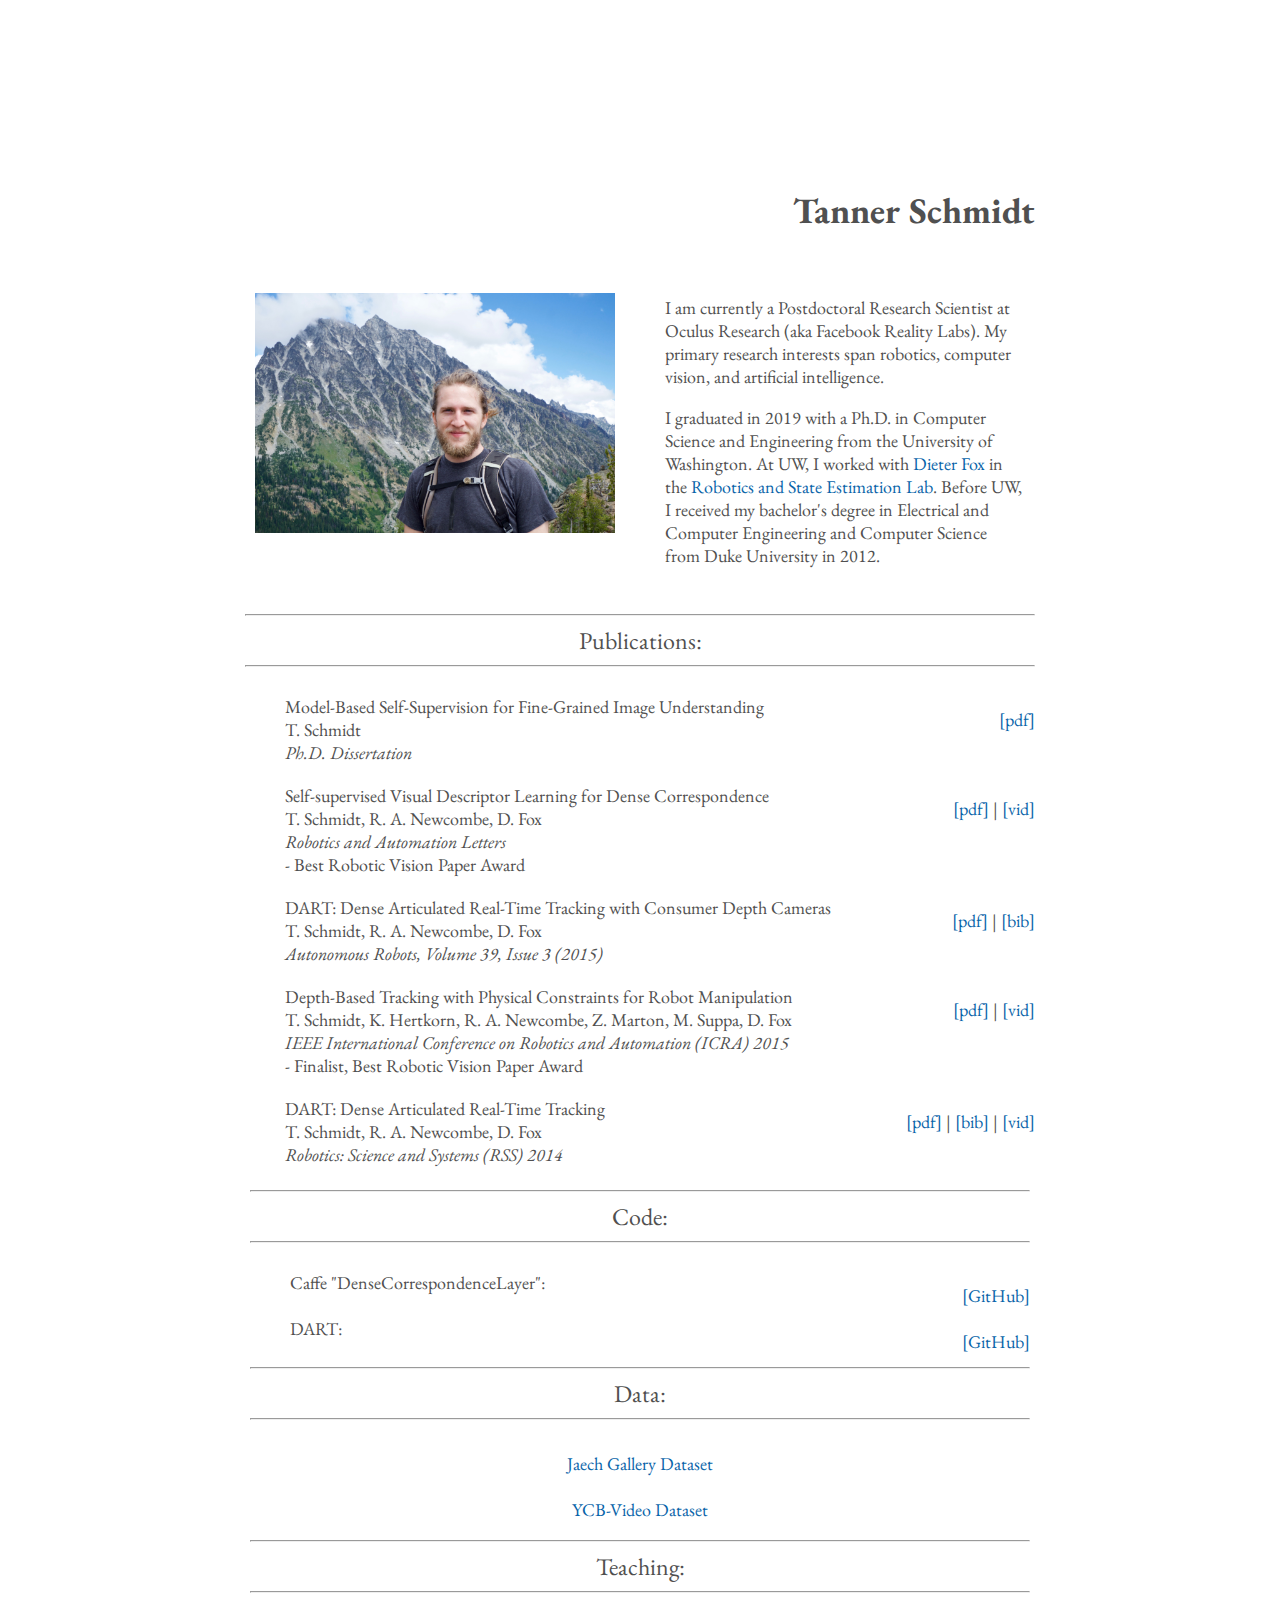
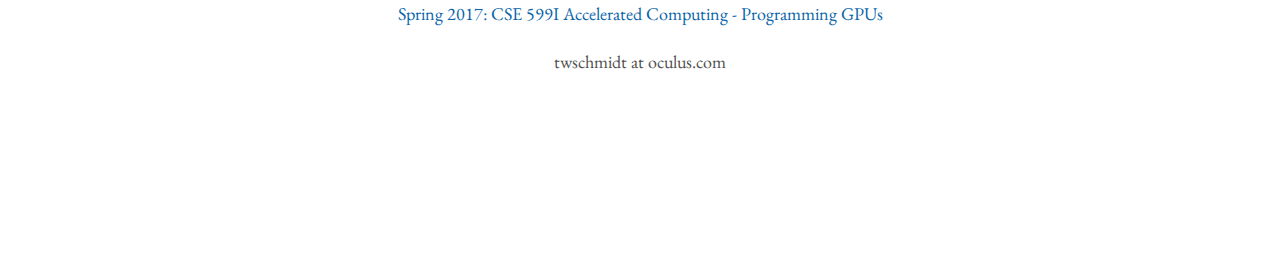
==== index.html @ b3543b97 "initial webpage migration" ====
<!DOCTYPE html>
<html>
<head>
<!-- Global site tag (gtag.js) - Google Analytics -->
<script async src="https://www.googletagmanager.com/gtag/js?id=UA-109130712-1"></script>
<script>
  window.dataLayer = window.dataLayer || [];
  function gtag(){dataLayer.push(arguments);}
  gtag('js', new Date());

  gtag('config', 'UA-109130712-1');
</script>

<title>Tanner Schmidt</title>
	<link href='http://fonts.googleapis.com/css?family=EB+Garamond' rel='stylesheet' type='text/css'>
<link rel="stylesheet" type="text/css" href="ts.css" />
</head>

<body>

<div id="content">

  <div id="header">
    <h1>Tanner Schmidt</h1>
  </div>

  <div id="pic">
    <img src="profile.jpg" width="360" />
  </div>

  <div id="section">
        <p>I am currently a Postdoctoral Research Scientist at Oculus Research (aka Facebook Reality Labs). My primary research interests span robotics, computer vision, and artificial intelligence.<p>

	    <p>I graduated in 2019 with a Ph.D. in Computer Science and Engineering from the University of Washington. At UW, I worked with <a href="http://homes.cs.washington.edu/~fox">Dieter Fox</a> in the <a href="https://rse-lab.cs.washington.edu/">Robotics and State Estimation Lab</a>. Before UW, I received my bachelor's degree in Electrical and Computer Engineering and Computer Science from Duke University in 2012.</p>
  </div>

  <div id="footer">

    <hr/>
	  <h2> Publications: </h2>
    <hr/>

    <ul>

		  <li class="no-bullet">
			<div class="pubtext">
				<b>Model-Based Self-Supervision for Fine-Grained Image Understanding</b> <br/>
				T. Schmidt <br/>
				<i>Ph.D. Dissertation</i> <br/>
			</div>
			<div class="publink">
				<br />
				<a class="pub" href="thesis.pdf">[pdf]</a>
			</div>
			<div class="pubtext">
				<b>Self-supervised Visual Descriptor Learning for Dense Correspondence</b> <br/>
				T. Schmidt, R. A. Newcombe, D. Fox <br/>
				<i>Robotics and Automation Letters</i> <br/>
				<b>- Best Robotic Vision Paper Award</b>
			</div>
			<div class="publink">
				<br />
				<a class="pub" href="SelfSupervisedVisualDescriptorLearning_RAL17.pdf">[pdf]</a> |
				<a class="pub" href="https://www.youtube.com/watch?v=jfXyAypAQWk">[vid]</a>
			</div>
	          </li>

 		  <li class="no-bullet">
			  <div class="pubtext">
				  <b>DART: Dense Articulated Real-Time Tracking with Consumer Depth Cameras</b> <br/>
				  T. Schmidt, R. A. Newcombe, D. Fox <br/>
				  <i>Autonomous Robots, Volume 39, Issue 3 (2015)</i> <br/>
			  </div>
			  <div class="publink">
				  <br />
				  <a class="pub" href="http://link.springer.com/article/10.1007/s10514-015-9462-z">[pdf]</a> | <a class="pub" href="bibs/dartAR.bib">[bib]</a> 
			  </div>
		  </li>

		  <li class="no-bullet">
			  <div class="pubtext">
				  <b>Depth-Based Tracking with Physical Constraints for Robot Manipulation</b> <br/>
				  T. Schmidt, K. Hertkorn, R. A. Newcombe, Z. Marton, M. Suppa, D. Fox <br/>
				  <i>IEEE International Conference on Robotics and Automation (ICRA) 2015</i> <br/>
				  <b>- Finalist, Best Robotic Vision Paper Award</b>
			  </div>
			  <div class="publink">
				  <br />
				  <a class="pub" href="DepthBasedTracking.pdf">[pdf]</a> | <a class="pub" href="https://www.youtube.com/embed/cUdKxgFgG00?list=PLMdjyI1iH4ysIWKv82RfdD7nF5a_BQ0l6">[vid]</a>
			  </div>
		  </li>

		  <li class="no-bullet">
			  <div class="pubtext">
				  <b>DART: Dense Articulated Real-Time Tracking</b> <br/>T. Schmidt, R. A. Newcombe, D. Fox <br/><i>Robotics: Science and Systems (RSS) 2014</i>
			  </div>
			  <div class="publink">
				  <br />
				  <a class="pub" href="dart.pdf">[pdf]</a> | <a class="pub" href="bibs/dart.bib">[bib]</a> | <a class="pub" href="https://www.youtube.com/embed/r40g0zvinb8?list=PLMdjyI1iH4yt_7F00cKL1WRGu2jTHd1U5%22">[vid]</a> 
			  </div>
		  </li>
			

	  </ul>
	  
<div style="clear: both; padding:5px; ">
    <hr/>
	  <h2> Code: </h2>
    <hr/>

	<ul>

		<li class="no-bullet">
		<div class="codename"> 
			<b>Caffe "DenseCorrespondenceLayer"</b>: 
		</div>
		<div class="codelink">
			<br/>
			<a class="gh" href="https://github.com/tschmidt23/caffe">[GitHub]</a>
		</div>
		</li>

		<li class="no-bullet">
		<div class="codename"> 
			<b>DART</b>: 
		</div>
		<div class="codelink">
			<br/>
			<a class="gh" href="https://github.com/tschmidt23/dart">[GitHub]</a>
		</div>
		</li>

	</ul>


</div>

<div style="clear: both; padding:5px; ">
    <hr/>
	  <h2> Data: </h2>
    <hr/>


    <center>
		<div>
			<br/>
			<a class="gh" href="https://drive.google.com/open?id=19E8MK9Wms3oVYr5D48BVM_QwrCEdYLL0">Jaech Gallery Dataset</a>

		</div>


		<div>
			<br/>
			<a class="gh" href="https://rse-lab.cs.washington.edu/projects/posecnn/">YCB-Video Dataset</a>
		</div>

    </center>

</div>

<div style="clear: both; padding:5px; ">
    <hr/>
	  <h2> Teaching: </h2>
    <hr/>

		<a href="cse599i">Spring 2017: CSE 599I Accelerated Computing - Programming GPUs</a>

</div>
	

	  <div style="clear: both; padding: 20px">
      <center>
	    <span>twschmidt</span><span> at </span><span>oculus</span><span>.</span><span>com</span> 
	    </center>
	  </div>

  </div>
  
</div>

</body>

</html>
---- ts.css ----
body {
	padding:			100px;
	min-width:			800px;
	color:				#505050;
	font-family: 		'EB Garamond', serif;
	font-weight: 		300;
  font-size:			18px;
}

div#content {
	padding:			50px;
	margin-left:		auto;
	margin-right:		auto;
	width:			800px;
	min-height:			420px;
	background-color:	#ffffff;
	position:			relative;
}
#header {
    text-align:center;
    padding:5px;
}
#pic {
    line-height:30px;
    /*background-color:#eeeeee;*/
    /*height:300px;*/
    width:360px;
    float:left;
    padding:30px 15px; 
}
#section {
    /*width:350px;*/
    width: 360px;
    float:right;
    padding:15px; 
    margin: 0 auto;
}
#footer {
    clear:both;
    text-align:center;
    padding:5px; 
}

h1 {
	text-align:			right;
}
h2 {
	margin:				5px auto;
	font-size:			24px;
	font-weight:		400;
	text-align:			center;
}
a {
	color: 				#0864a9;
	text-decoration:	none;
}
a:hover {
	color:				#888;
}
ul {
  text-align: left;
}
li.no-bullet {
	display:			block;
	clear:				both;
}
div.pubtext {
	float: 				left;
	padding:      10px 0;
}
div.publink {
	float:				right;
}
div.codename {
	float: 				left;
	padding:      10px 0;
}
div.codelink {
	float:				right;
}
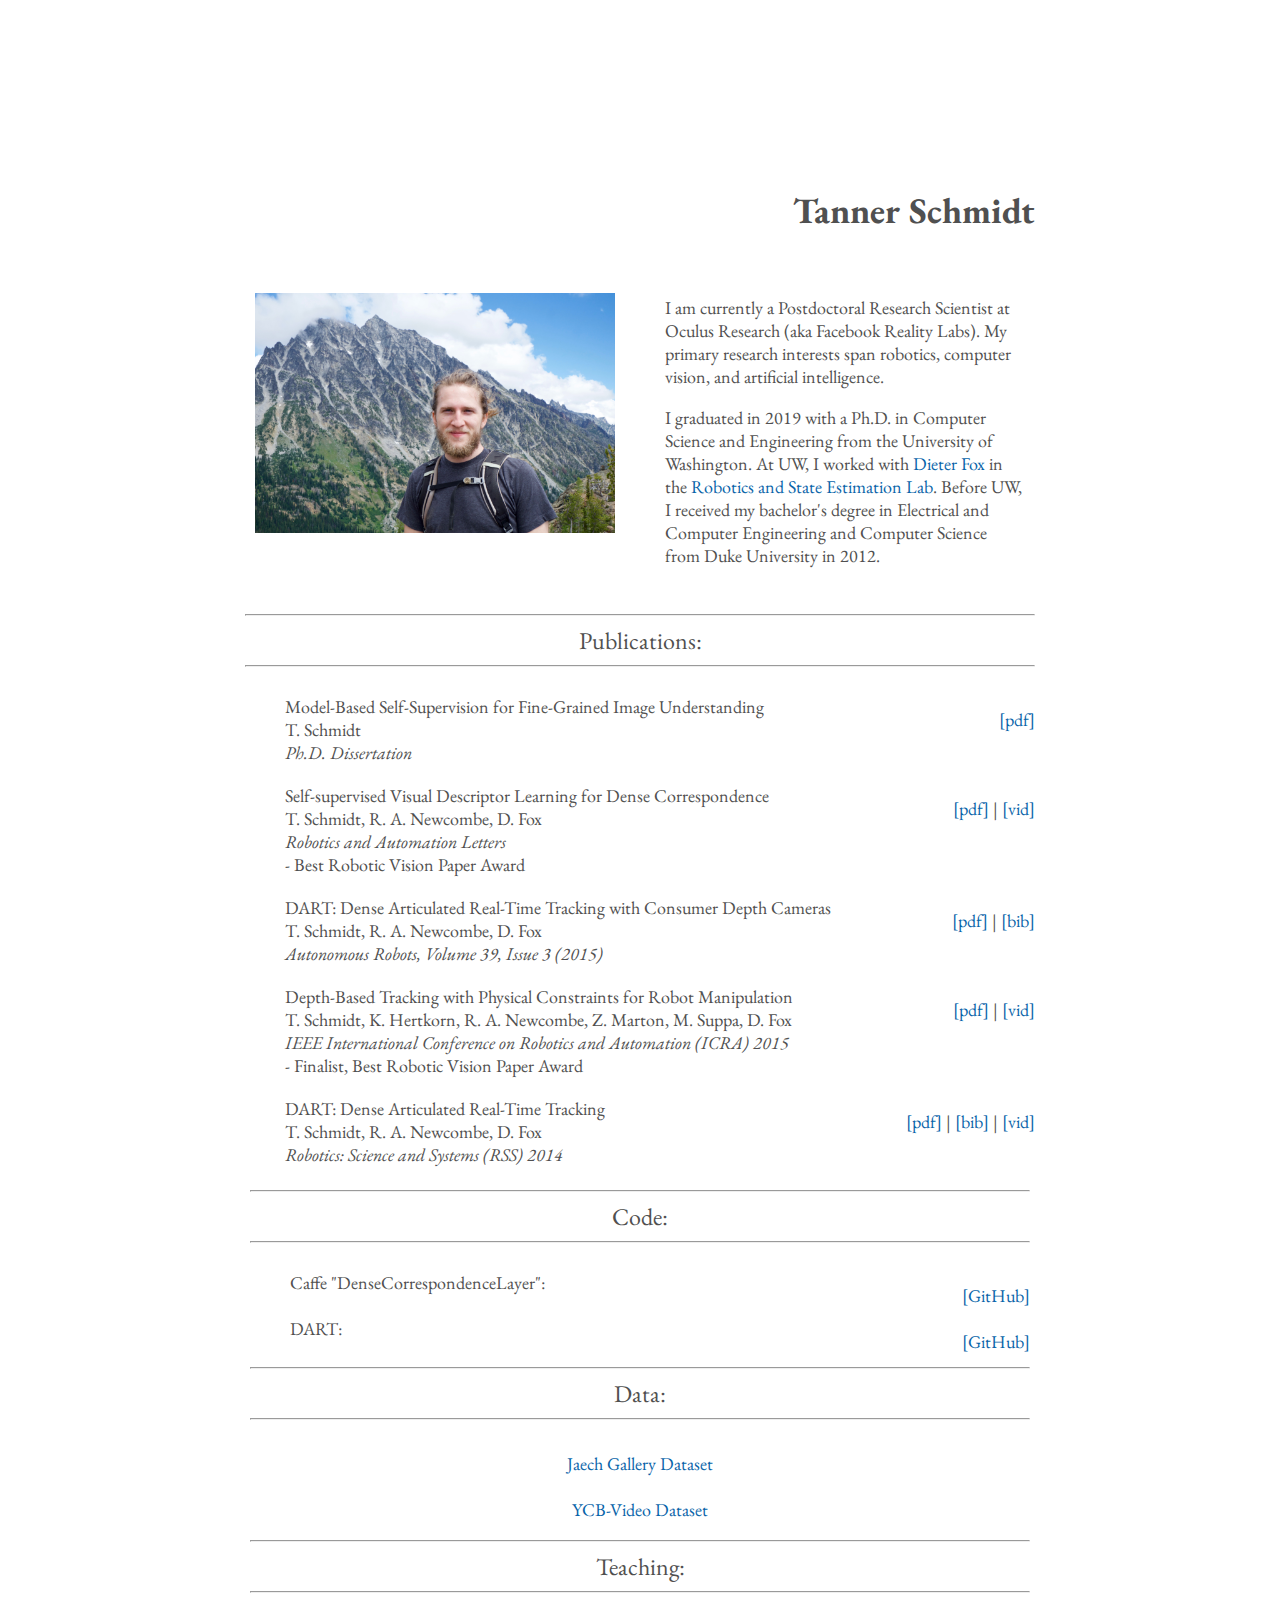
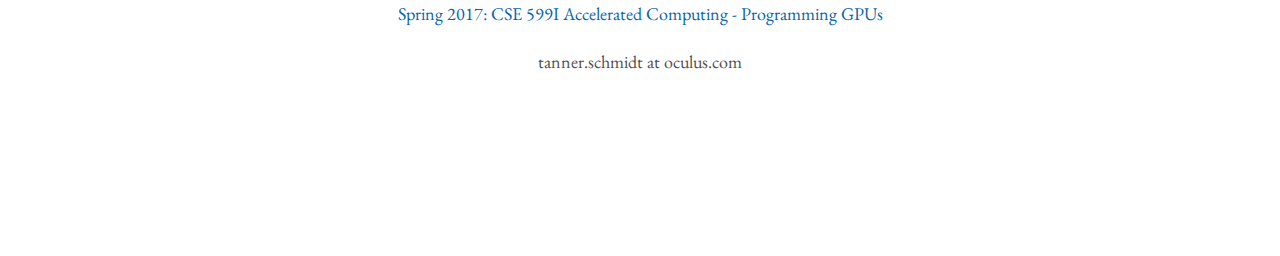
==== commit 485ab8b6: "fixed e-mail" ====
--- a/index.html
+++ b/index.html
@@ -170,7 +170,7 @@
 
 	  <div style="clear: both; padding: 20px">
       <center>
-	    <span>twschmidt</span><span> at </span><span>oculus</span><span>.</span><span>com</span> 
+	    <span>tanner.schmidt</span><span> at </span><span>oculus</span><span>.</span><span>com</span> 
 	    </center>
 	  </div>
 
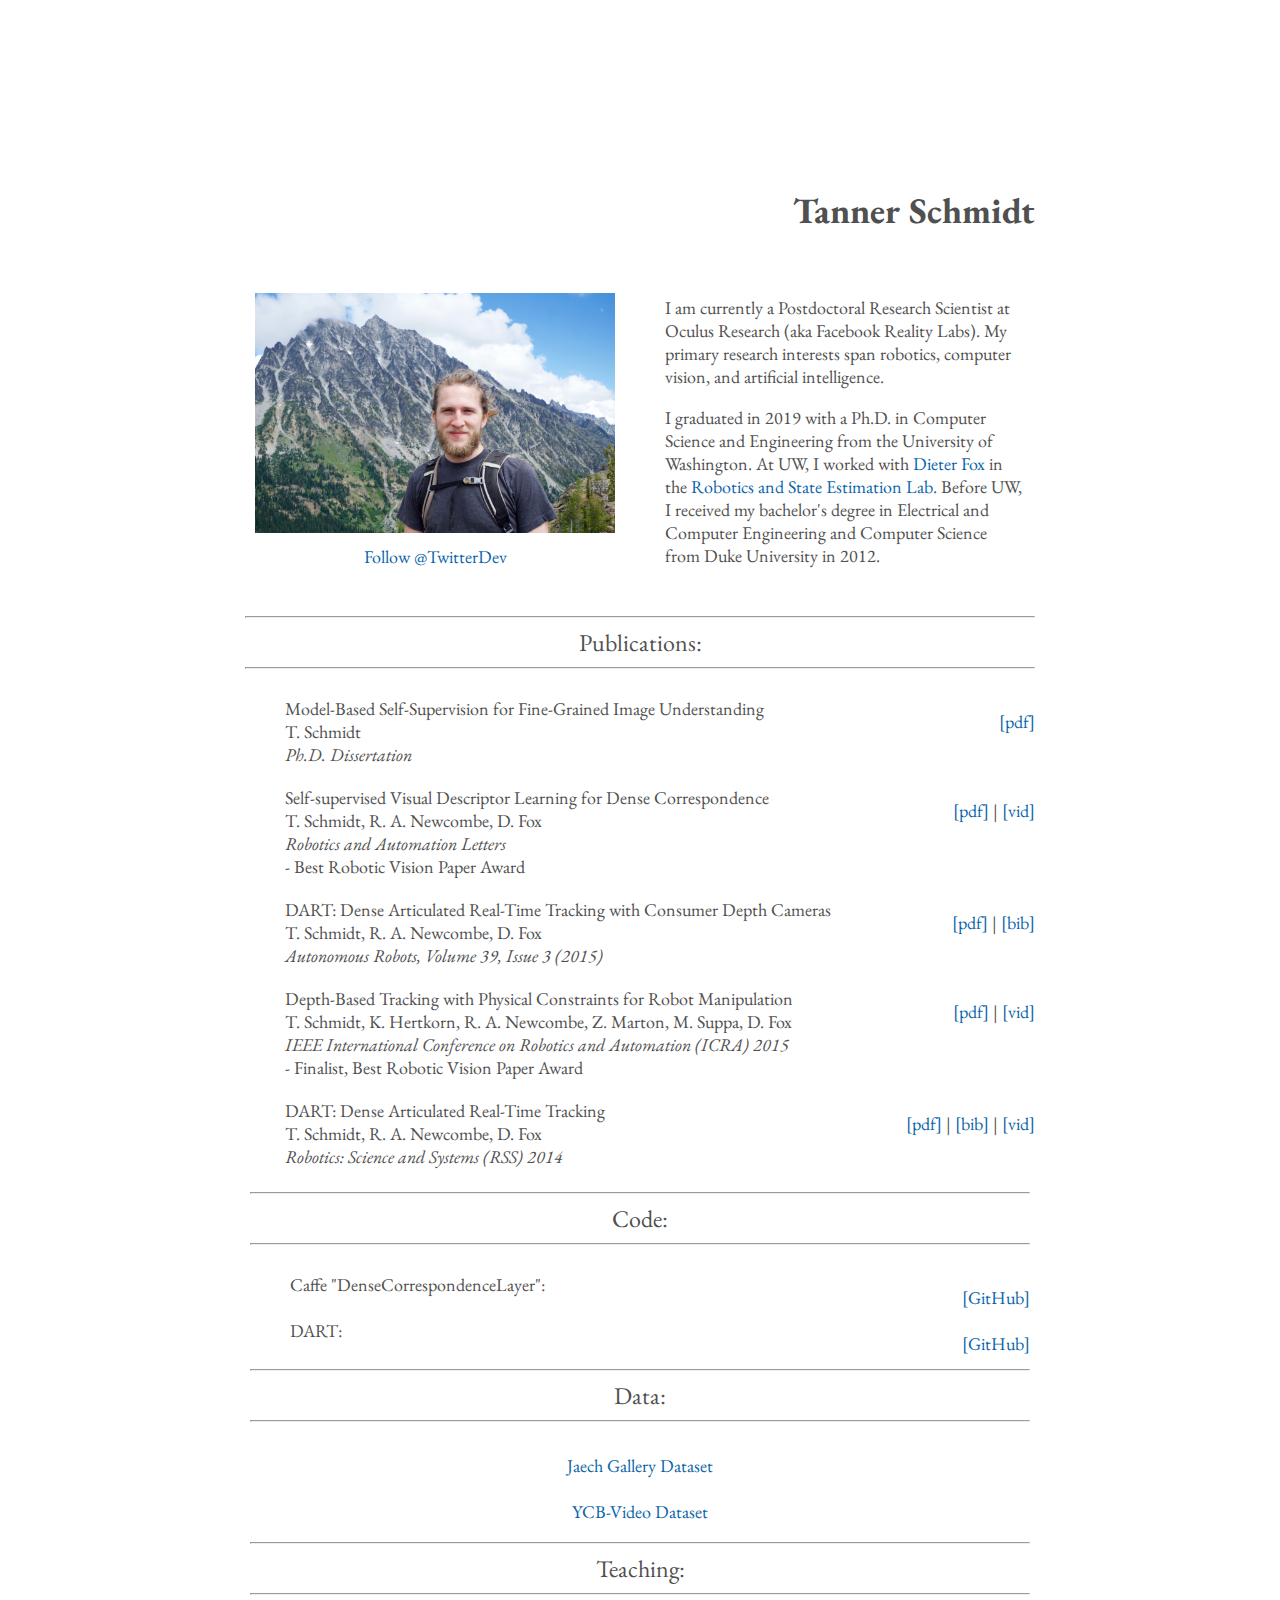
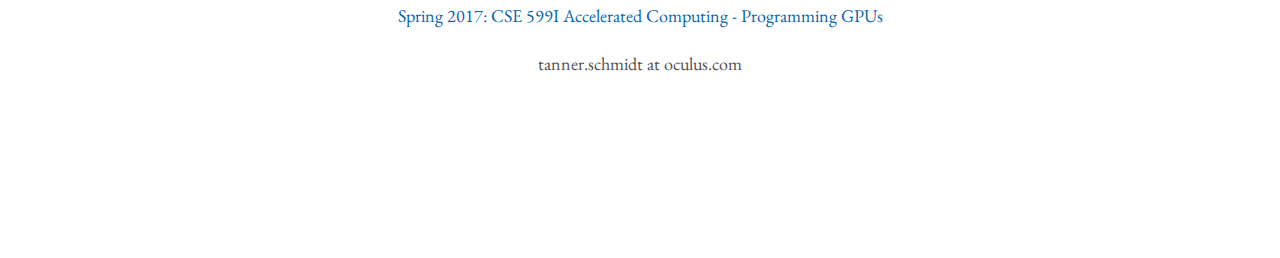
==== commit b7db7481: "twitter link" ====
--- a/index.html
+++ b/index.html
@@ -26,12 +26,15 @@
 
   <div id="pic">
     <img src="profile.jpg" width="360" />
+  <center><a href="https://twitter.com/tanner_schmidt_?ref_src=twsrc%5Etfw" class="twitter-follow-button" data-show-count="false">Follow @TwitterDev</a><script async src="https://platform.twitter.com/widgets.js" charset="utf-8"></script></center>
   </div>
 
   <div id="section">
         <p>I am currently a Postdoctoral Research Scientist at Oculus Research (aka Facebook Reality Labs). My primary research interests span robotics, computer vision, and artificial intelligence.<p>
 
 	    <p>I graduated in 2019 with a Ph.D. in Computer Science and Engineering from the University of Washington. At UW, I worked with <a href="http://homes.cs.washington.edu/~fox">Dieter Fox</a> in the <a href="https://rse-lab.cs.washington.edu/">Robotics and State Estimation Lab</a>. Before UW, I received my bachelor's degree in Electrical and Computer Engineering and Computer Science from Duke University in 2012.</p>
+
+  
   </div>
 
   <div id="footer">
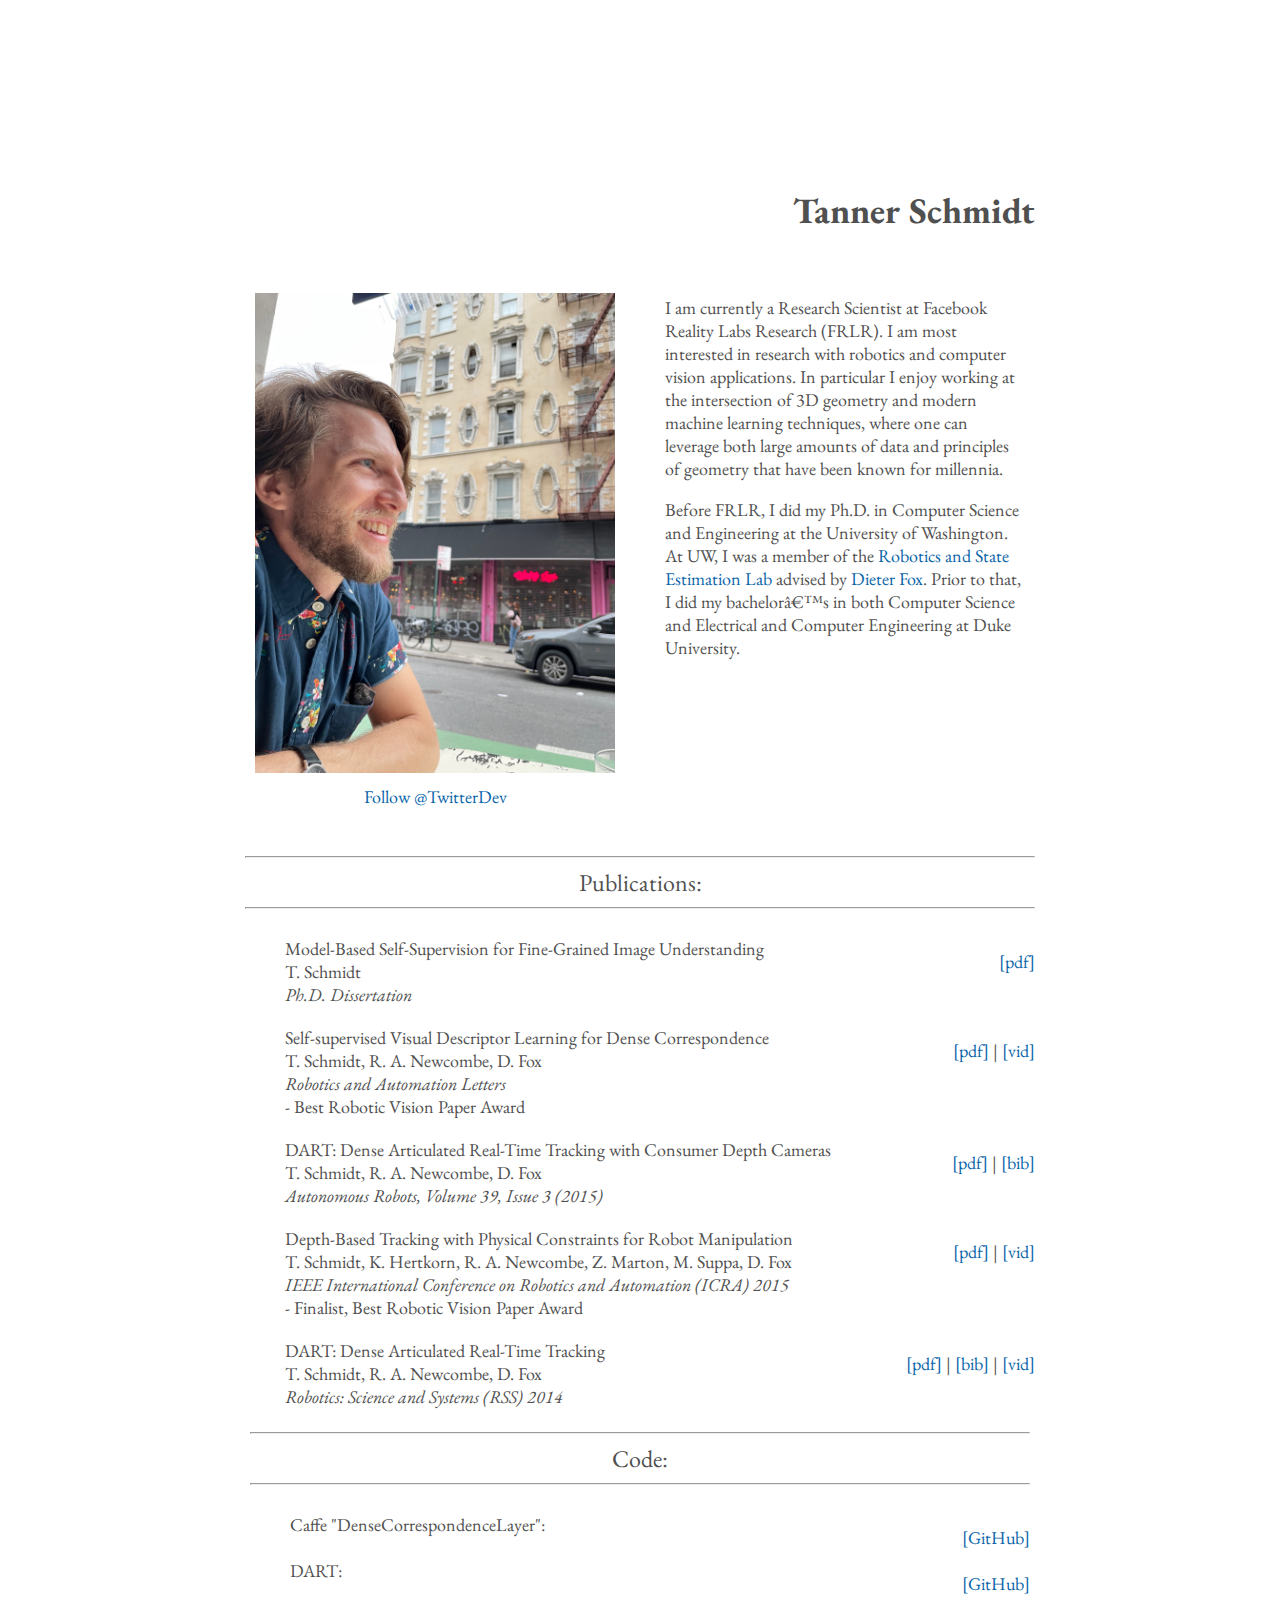
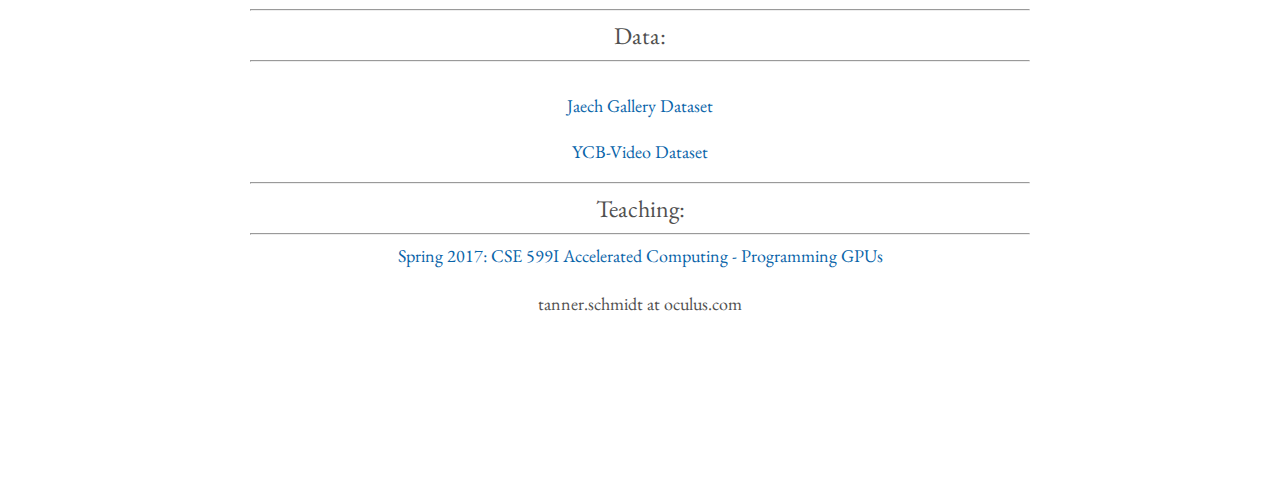
==== commit 7f629c66: "Update bio" ====
--- a/index.html
+++ b/index.html
@@ -30,11 +30,9 @@
   </div>
 
   <div id="section">
-        <p>I am currently a Postdoctoral Research Scientist at Oculus Research (aka Facebook Reality Labs). My primary research interests span robotics, computer vision, and artificial intelligence.<p>
+        <p>I am currently a Research Scientist at Facebook Reality Labs Research (FRLR). I am most interested in research with robotics and computer vision applications. In particular I enjoy working at the intersection of 3D geometry and modern machine learning techniques, where one can leverage both large amounts of data and principles of geometry that have been known for millennia.</p>
 
-	    <p>I graduated in 2019 with a Ph.D. in Computer Science and Engineering from the University of Washington. At UW, I worked with <a href="http://homes.cs.washington.edu/~fox">Dieter Fox</a> in the <a href="https://rse-lab.cs.washington.edu/">Robotics and State Estimation Lab</a>. Before UW, I received my bachelor's degree in Electrical and Computer Engineering and Computer Science from Duke University in 2012.</p>
-
-  
+	<p>Before FRLR, I did my Ph.D. in Computer Science and Engineering at the University of Washington. At UW, I was a member of the <a href="https://rse-lab.cs.washington.edu/">Robotics and State Estimation Lab</a> advised by <a href="http://homes.cs.washington.edu/~fox">Dieter Fox</a>. Prior to that, I did my bachelor’s in both Computer Science and Electrical and Computer Engineering at Duke University.</p>  
   </div>
 
   <div id="footer">
